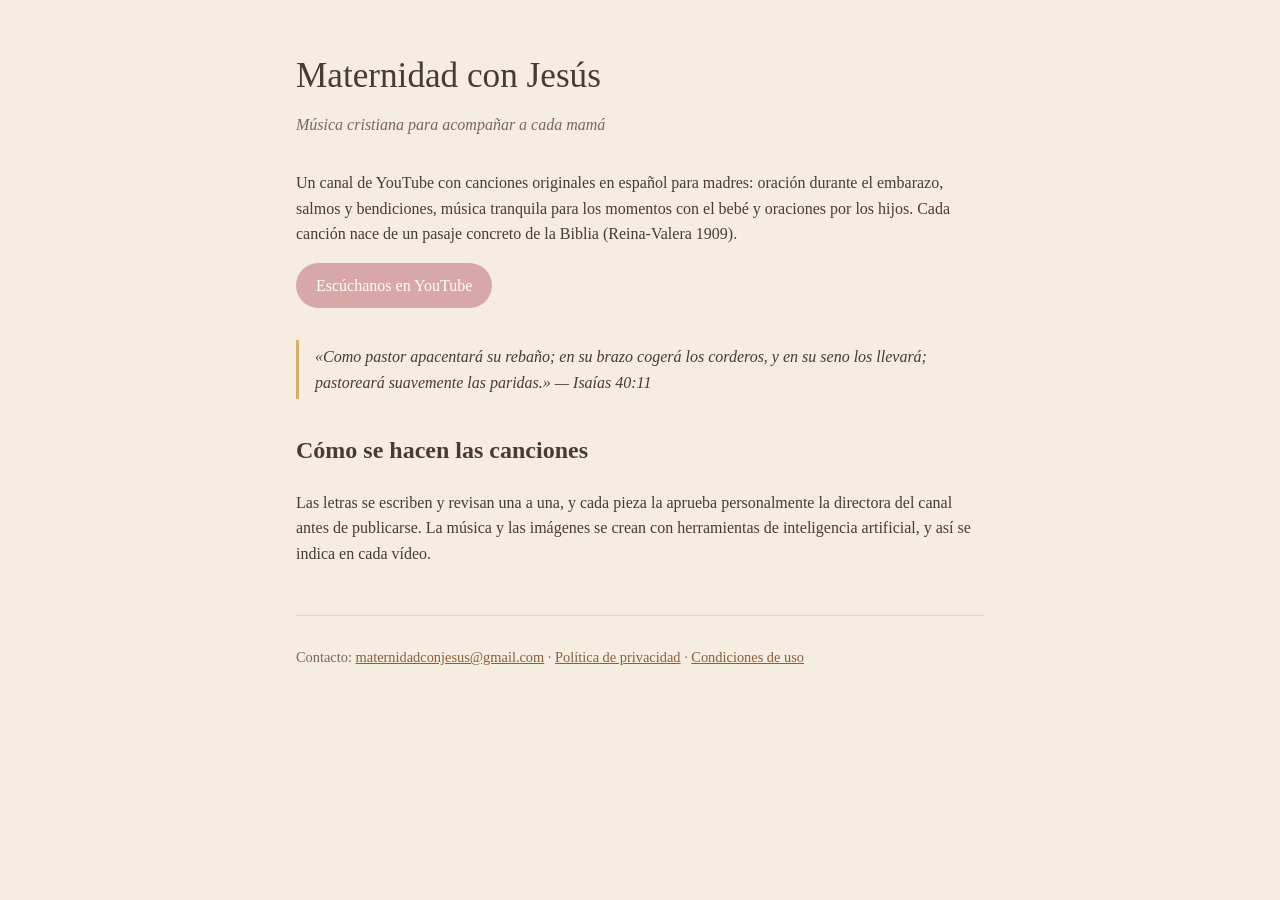
==== index.html @ d8c35109 "Web del canal Maternidad con Jesús: portada, política de privacidad y condiciones Co-Authored-By: Cl" ====
<!doctype html>
<html lang="es">
<head>
<meta charset="utf-8">
<meta name="viewport" content="width=device-width, initial-scale=1">
<title>Maternidad con Jesús</title>
<meta name="description" content="Música cristiana para mamás: oración durante el embarazo, salmos y bendiciones, música tranquila para los momentos con el bebé y oraciones por los hijos.">
<style>
  :root { --crema: #F5EDE0; --rosa: #D8A7A7; --dorado: #D4AF6A; --texto: #4A3B32; --suave: #7A6658; }
  * { box-sizing: border-box; }
  body { margin: 0; background: var(--crema); color: var(--texto); font-family: Georgia, "Times New Roman", serif; line-height: 1.6; }
  main { max-width: 720px; margin: 0 auto; padding: 48px 16px 64px; }
  h1 { font-size: 2.2rem; font-weight: normal; margin: 0 0 8px; }
  .lema { color: var(--suave); font-style: italic; margin: 0 0 32px; }
  .versiculo { border-left: 3px solid var(--dorado); padding: 4px 0 4px 16px; margin: 32px 0; font-style: italic; }
  a { color: #8C5E3C; }
  .boton { display: inline-block; background: var(--rosa); color: #fff; text-decoration: none; padding: 10px 20px; border-radius: 24px; }
  ul { padding-left: 20px; }
  footer { margin-top: 48px; padding-top: 16px; border-top: 1px solid #E3D6C4; font-size: 0.9rem; color: var(--suave); }
</style>
</head>
<body>
<main>
  <h1>Maternidad con Jesús</h1>
  <p class="lema">Música cristiana para acompañar a cada mamá</p>

  <p>Un canal de YouTube con canciones originales en español para madres: oración durante el embarazo,
  salmos y bendiciones, música tranquila para los momentos con el bebé y oraciones por los hijos.
  Cada canción nace de un pasaje concreto de la Biblia (Reina-Valera 1909).</p>

  <p><a class="boton" href="https://www.youtube.com/@MaternidadconJesus">Escúchanos en YouTube</a></p>

  <p class="versiculo">«Como pastor apacentará su rebaño; en su brazo cogerá los corderos, y en su seno los
  llevará; pastoreará suavemente las paridas.» — Isaías 40:11</p>

  <h2>Cómo se hacen las canciones</h2>
  <p>Las letras se escriben y revisan una a una, y cada pieza la aprueba personalmente la directora del canal
  antes de publicarse. La música y las imágenes se crean con herramientas de inteligencia artificial, y así se
  indica en cada vídeo.</p>

  <footer>
    <p>Contacto: <a href="mailto:maternidadconjesus@gmail.com">maternidadconjesus@gmail.com</a> ·
    <a href="privacidad.html">Política de privacidad</a> · <a href="condiciones.html">Condiciones de uso</a></p>
  </footer>
</main>
</body>
</html>
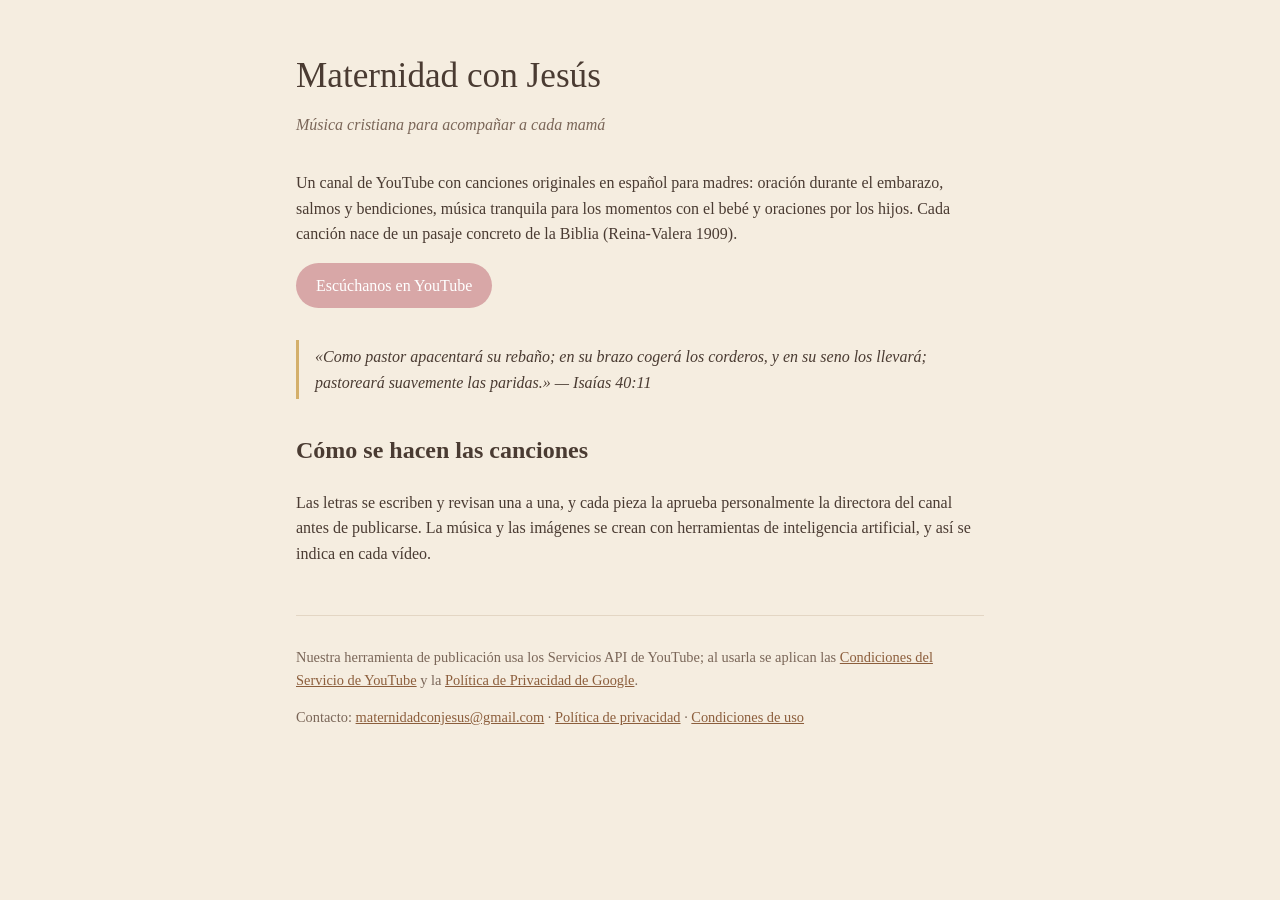
==== commit bacea59c: "Política de privacidad y condiciones: uso de los Servicios API de YouTube, revocación y versión en i" ====
--- a/index.html
+++ b/index.html
@@ -39,6 +39,9 @@
   indica en cada vídeo.</p>
 
   <footer>
+    <p>Nuestra herramienta de publicación usa los Servicios API de YouTube; al usarla se aplican las
+    <a href="https://www.youtube.com/t/terms">Condiciones del Servicio de YouTube</a> y la
+    <a href="https://policies.google.com/privacy">Política de Privacidad de Google</a>.</p>
     <p>Contacto: <a href="mailto:maternidadconjesus@gmail.com">maternidadconjesus@gmail.com</a> ·
     <a href="privacidad.html">Política de privacidad</a> · <a href="condiciones.html">Condiciones de uso</a></p>
   </footer>
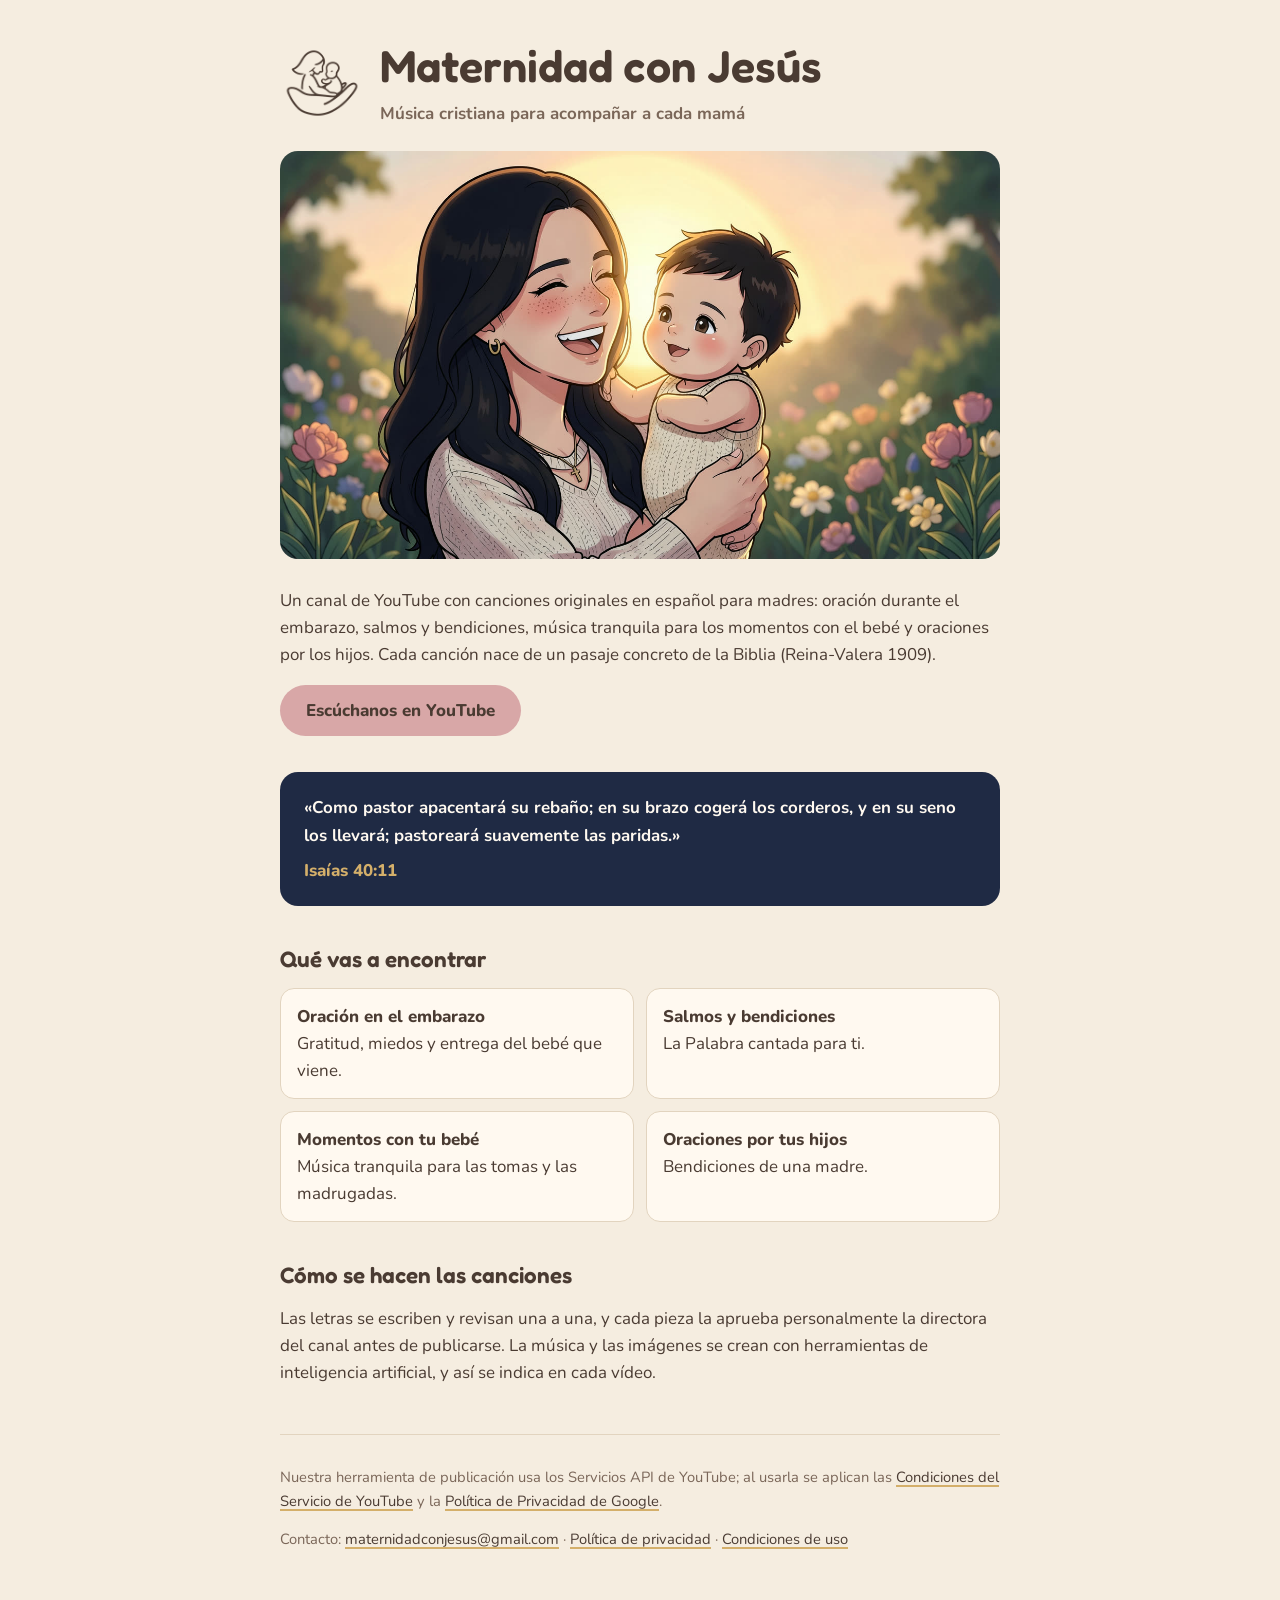
==== commit 2c8eafc4: "Web con la identidad del manual de marca: Fredoka y Nunito, paleta, logo provisional e ilustración L" ====
--- a/index.html
+++ b/index.html
@@ -5,24 +5,20 @@
 <meta name="viewport" content="width=device-width, initial-scale=1">
 <title>Maternidad con Jesús</title>
 <meta name="description" content="Música cristiana para mamás: oración durante el embarazo, salmos y bendiciones, música tranquila para los momentos con el bebé y oraciones por los hijos.">
-<style>
-  :root { --crema: #F5EDE0; --rosa: #D8A7A7; --dorado: #D4AF6A; --texto: #4A3B32; --suave: #7A6658; }
-  * { box-sizing: border-box; }
-  body { margin: 0; background: var(--crema); color: var(--texto); font-family: Georgia, "Times New Roman", serif; line-height: 1.6; }
-  main { max-width: 720px; margin: 0 auto; padding: 48px 16px 64px; }
-  h1 { font-size: 2.2rem; font-weight: normal; margin: 0 0 8px; }
-  .lema { color: var(--suave); font-style: italic; margin: 0 0 32px; }
-  .versiculo { border-left: 3px solid var(--dorado); padding: 4px 0 4px 16px; margin: 32px 0; font-style: italic; }
-  a { color: #8C5E3C; }
-  .boton { display: inline-block; background: var(--rosa); color: #fff; text-decoration: none; padding: 10px 20px; border-radius: 24px; }
-  ul { padding-left: 20px; }
-  footer { margin-top: 48px; padding-top: 16px; border-top: 1px solid #E3D6C4; font-size: 0.9rem; color: var(--suave); }
-</style>
+<link rel="icon" href="img/icono.png">
+<link rel="stylesheet" href="estilo.css">
 </head>
 <body>
 <main>
-  <h1>Maternidad con Jesús</h1>
-  <p class="lema">Música cristiana para acompañar a cada mamá</p>
+  <div class="marca">
+    <img src="img/logo.png" alt="">
+    <div>
+      <h1>Maternidad con Jesús</h1>
+      <p class="lema">Música cristiana para acompañar a cada mamá</p>
+    </div>
+  </div>
+
+  <img class="portada" src="img/portada.jpg" alt="Ilustración: una mamá ríe con su bebé en brazos entre flores, al amanecer">
 
   <p>Un canal de YouTube con canciones originales en español para madres: oración durante el embarazo,
   salmos y bendiciones, música tranquila para los momentos con el bebé y oraciones por los hijos.
@@ -31,7 +27,15 @@
   <p><a class="boton" href="https://www.youtube.com/@MaternidadconJesus">Escúchanos en YouTube</a></p>
 
   <p class="versiculo">«Como pastor apacentará su rebaño; en su brazo cogerá los corderos, y en su seno los
-  llevará; pastoreará suavemente las paridas.» — Isaías 40:11</p>
+  llevará; pastoreará suavemente las paridas.» <cite>Isaías 40:11</cite></p>
+
+  <h2>Qué vas a encontrar</h2>
+  <ul class="lineas">
+    <li><b>Oración en el embarazo</b>Gratitud, miedos y entrega del bebé que viene.</li>
+    <li><b>Salmos y bendiciones</b>La Palabra cantada para ti.</li>
+    <li><b>Momentos con tu bebé</b>Música tranquila para las tomas y las madrugadas.</li>
+    <li><b>Oraciones por tus hijos</b>Bendiciones de una madre.</li>
+  </ul>
 
   <h2>Cómo se hacen las canciones</h2>
   <p>Las letras se escriben y revisan una a una, y cada pieza la aprueba personalmente la directora del canal
--- a/estilo.css
+++ b/estilo.css
@@ -0,0 +1,30 @@
+/* Maternidad con Jesús: identidad del manual de marca (oct 2026). Fuentes servidas desde la propia web. */
+@font-face{font-family:"Nunito";src:url("fuentes/Nunito-Regular.ttf");font-weight:400;font-display:swap}
+@font-face{font-family:"Nunito";src:url("fuentes/Nunito-Bold.ttf");font-weight:700;font-display:swap}
+@font-face{font-family:"Nunito";src:url("fuentes/Nunito-ExtraBold.ttf");font-weight:800;font-display:swap}
+@font-face{font-family:"Fredoka";src:url("fuentes/Fredoka-SemiBold.ttf");font-weight:600;font-display:swap}
+:root{--crema:#F5EDE0;--nata:#FFF9F0;--rosa:#D8A7A7;--dorado:#D4AF6A;--dorado-luz:#F6DFA6;--noche:#1F2A44;--cacao:#4A3B32;--suave:#7A6658;--linea:#E2D4BF}
+*{box-sizing:border-box}
+body{margin:0;background:var(--crema);color:var(--cacao);font-family:"Nunito",system-ui,-apple-system,"Segoe UI",sans-serif;font-size:1.06rem;line-height:1.6}
+main{max-width:760px;margin:0 auto;padding:40px 20px 64px}
+h1,h2{font-family:"Fredoka","Nunito",system-ui,sans-serif;font-weight:600;line-height:1.15;text-wrap:balance}
+h1{font-size:clamp(2rem,6vw,2.8rem);margin:0 0 8px}
+h2{font-size:1.4rem;margin:40px 0 8px}
+a{color:var(--cacao);text-decoration-color:var(--dorado);text-decoration-thickness:2px;text-underline-offset:3px}
+a:focus-visible{outline:3px solid var(--noche);outline-offset:2px;border-radius:4px}
+img{max-width:100%;display:block}
+.marca{display:flex;align-items:center;gap:16px;margin-bottom:24px}
+.marca img{width:84px;height:84px}
+.lema{color:var(--suave);margin:0;font-weight:700}
+.portada{border-radius:18px;margin:8px 0 28px;width:100%}
+.boton{display:inline-block;background:var(--rosa);color:var(--cacao);font-weight:800;text-decoration:none;padding:12px 26px;border-radius:999px}
+.boton:hover{background:var(--dorado-luz)}
+.versiculo{background:var(--noche);color:var(--nata);border-radius:18px;padding:22px 24px;margin:36px 0;font-weight:700}
+.versiculo cite{display:block;margin-top:8px;color:var(--dorado);font-style:normal;font-weight:800}
+.lineas{list-style:none;padding:0;margin:16px 0 0;display:grid;grid-template-columns:repeat(auto-fit,minmax(min(100%,300px),1fr));gap:12px}
+.lineas li{background:var(--nata);border:1px solid var(--linea);border-radius:14px;padding:14px 16px}
+.lineas b{display:block;font-weight:800}
+.nota{color:var(--suave);font-size:.95rem}
+code{background:var(--nata);padding:1px 5px;border-radius:5px}
+hr{border:0;border-top:1px solid var(--linea);margin:40px 0}
+footer{margin-top:48px;padding-top:16px;border-top:1px solid var(--linea);font-size:.92rem;color:var(--suave)}
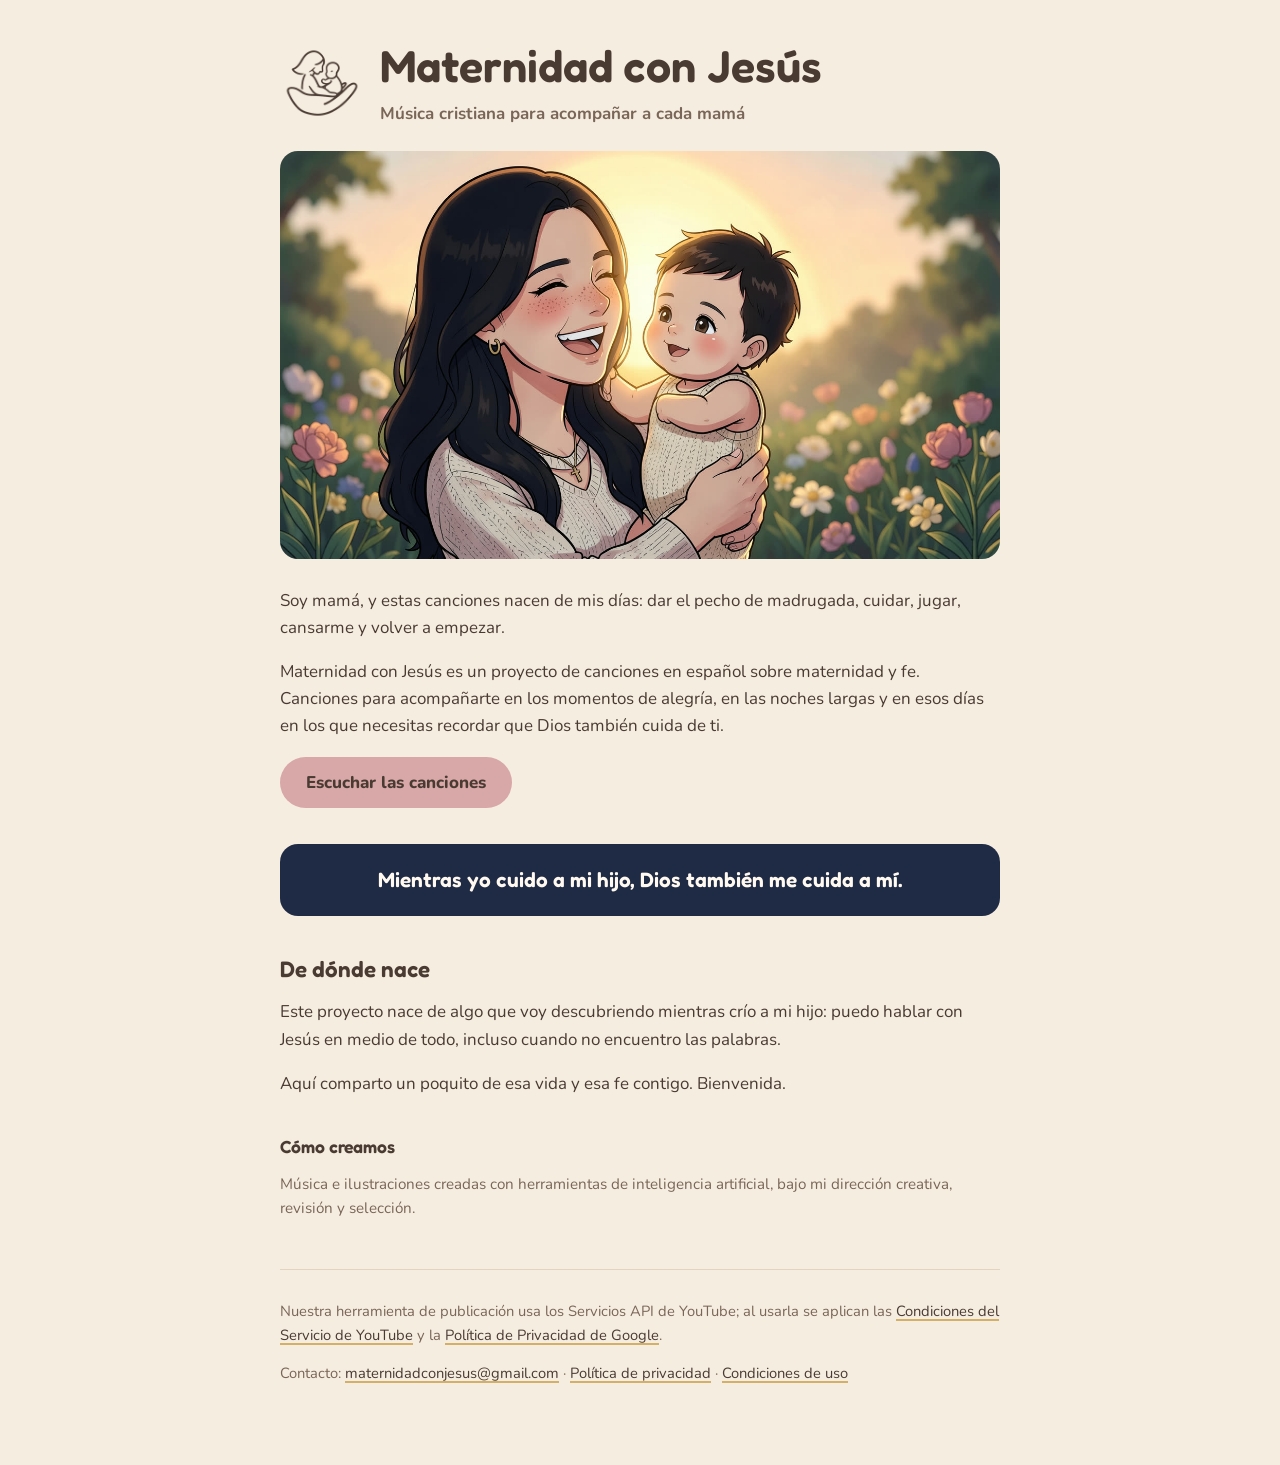
==== commit 1022cde2: "Portada con tono personal: presentación de mamá a mamá, frase destacada, «De dónde nace» y «Cómo cre" ====
--- a/index.html
+++ b/index.html
@@ -4,7 +4,7 @@
 <meta charset="utf-8">
 <meta name="viewport" content="width=device-width, initial-scale=1">
 <title>Maternidad con Jesús</title>
-<meta name="description" content="Música cristiana para mamás: oración durante el embarazo, salmos y bendiciones, música tranquila para los momentos con el bebé y oraciones por los hijos.">
+<meta name="description" content="Canciones en español sobre maternidad y fe, nacidas de la vida cotidiana de una mamá. Música para recordar que, mientras cuidas, Dios también cuida de ti.">
 <link rel="icon" href="img/icono.png">
 <link rel="stylesheet" href="estilo.css">
 </head>
@@ -20,27 +20,27 @@
 
   <img class="portada" src="img/portada.jpg" alt="Ilustración: una mamá ríe con su bebé en brazos entre flores, al amanecer">
 
-  <p>Un canal de YouTube con canciones originales en español para madres: oración durante el embarazo,
-  salmos y bendiciones, música tranquila para los momentos con el bebé y oraciones por los hijos.
-  Cada canción nace de un pasaje concreto de la Biblia (Reina-Valera 1909).</p>
+  <p>Soy mamá, y estas canciones nacen de mis días: dar el pecho de madrugada, cuidar, jugar, cansarme y volver
+  a empezar.</p>
 
-  <p><a class="boton" href="https://www.youtube.com/@MaternidadconJesus">Escúchanos en YouTube</a></p>
+  <p>Maternidad con Jesús es un proyecto de canciones en español sobre maternidad y fe. Canciones para
+  acompañarte en los momentos de alegría, en las noches largas y en esos días en los que necesitas recordar que
+  Dios también cuida de ti.</p>
 
-  <p class="versiculo">«Como pastor apacentará su rebaño; en su brazo cogerá los corderos, y en su seno los
-  llevará; pastoreará suavemente las paridas.» <cite>Isaías 40:11</cite></p>
+  <p><a class="boton" href="https://www.youtube.com/@MaternidadconJesus">Escuchar las canciones</a></p>
 
-  <h2>Qué vas a encontrar</h2>
-  <ul class="lineas">
-    <li><b>Oración en el embarazo</b>Gratitud, miedos y entrega del bebé que viene.</li>
-    <li><b>Salmos y bendiciones</b>La Palabra cantada para ti.</li>
-    <li><b>Momentos con tu bebé</b>Música tranquila para las tomas y las madrugadas.</li>
-    <li><b>Oraciones por tus hijos</b>Bendiciones de una madre.</li>
-  </ul>
+  <p class="destacado">Mientras yo cuido a mi hijo, Dios también me cuida a mí.</p>
 
-  <h2>Cómo se hacen las canciones</h2>
-  <p>Las letras se escriben y revisan una a una, y cada pieza la aprueba personalmente la directora del canal
-  antes de publicarse. La música y las imágenes se crean con herramientas de inteligencia artificial, y así se
-  indica en cada vídeo.</p>
+  <h2>De dónde nace</h2>
+  <p>Este proyecto nace de algo que voy descubriendo mientras crío a mi hijo: puedo hablar con Jesús en medio de
+  todo, incluso cuando no encuentro las palabras.</p>
+  <p>Aquí comparto un poquito de esa vida y esa fe contigo. Bienvenida.</p>
+
+  <section class="discreto">
+    <h2>Cómo creamos</h2>
+    <p>Música e ilustraciones creadas con herramientas de inteligencia artificial, bajo mi dirección creativa,
+    revisión y selección.</p>
+  </section>
 
   <footer>
     <p>Nuestra herramienta de publicación usa los Servicios API de YouTube; al usarla se aplican las
--- a/estilo.css
+++ b/estilo.css
@@ -21,6 +21,9 @@
 .boton:hover{background:var(--dorado-luz)}
 .versiculo{background:var(--noche);color:var(--nata);border-radius:18px;padding:22px 24px;margin:36px 0;font-weight:700}
 .versiculo cite{display:block;margin-top:8px;color:var(--dorado);font-style:normal;font-weight:800}
+.destacado{background:var(--noche);color:var(--nata);border-radius:18px;padding:22px 24px;margin:36px 0;font-family:"Fredoka","Nunito",system-ui,sans-serif;font-weight:600;font-size:1.3rem;line-height:1.35;text-align:center;text-wrap:balance}
+.discreto{margin-top:40px;font-size:.95rem;color:var(--suave)}
+.discreto h2{font-size:1.1rem;color:var(--cacao)}
 .lineas{list-style:none;padding:0;margin:16px 0 0;display:grid;grid-template-columns:repeat(auto-fit,minmax(min(100%,300px),1fr));gap:12px}
 .lineas li{background:var(--nata);border:1px solid var(--linea);border-radius:14px;padding:14px 16px}
 .lineas b{display:block;font-weight:800}
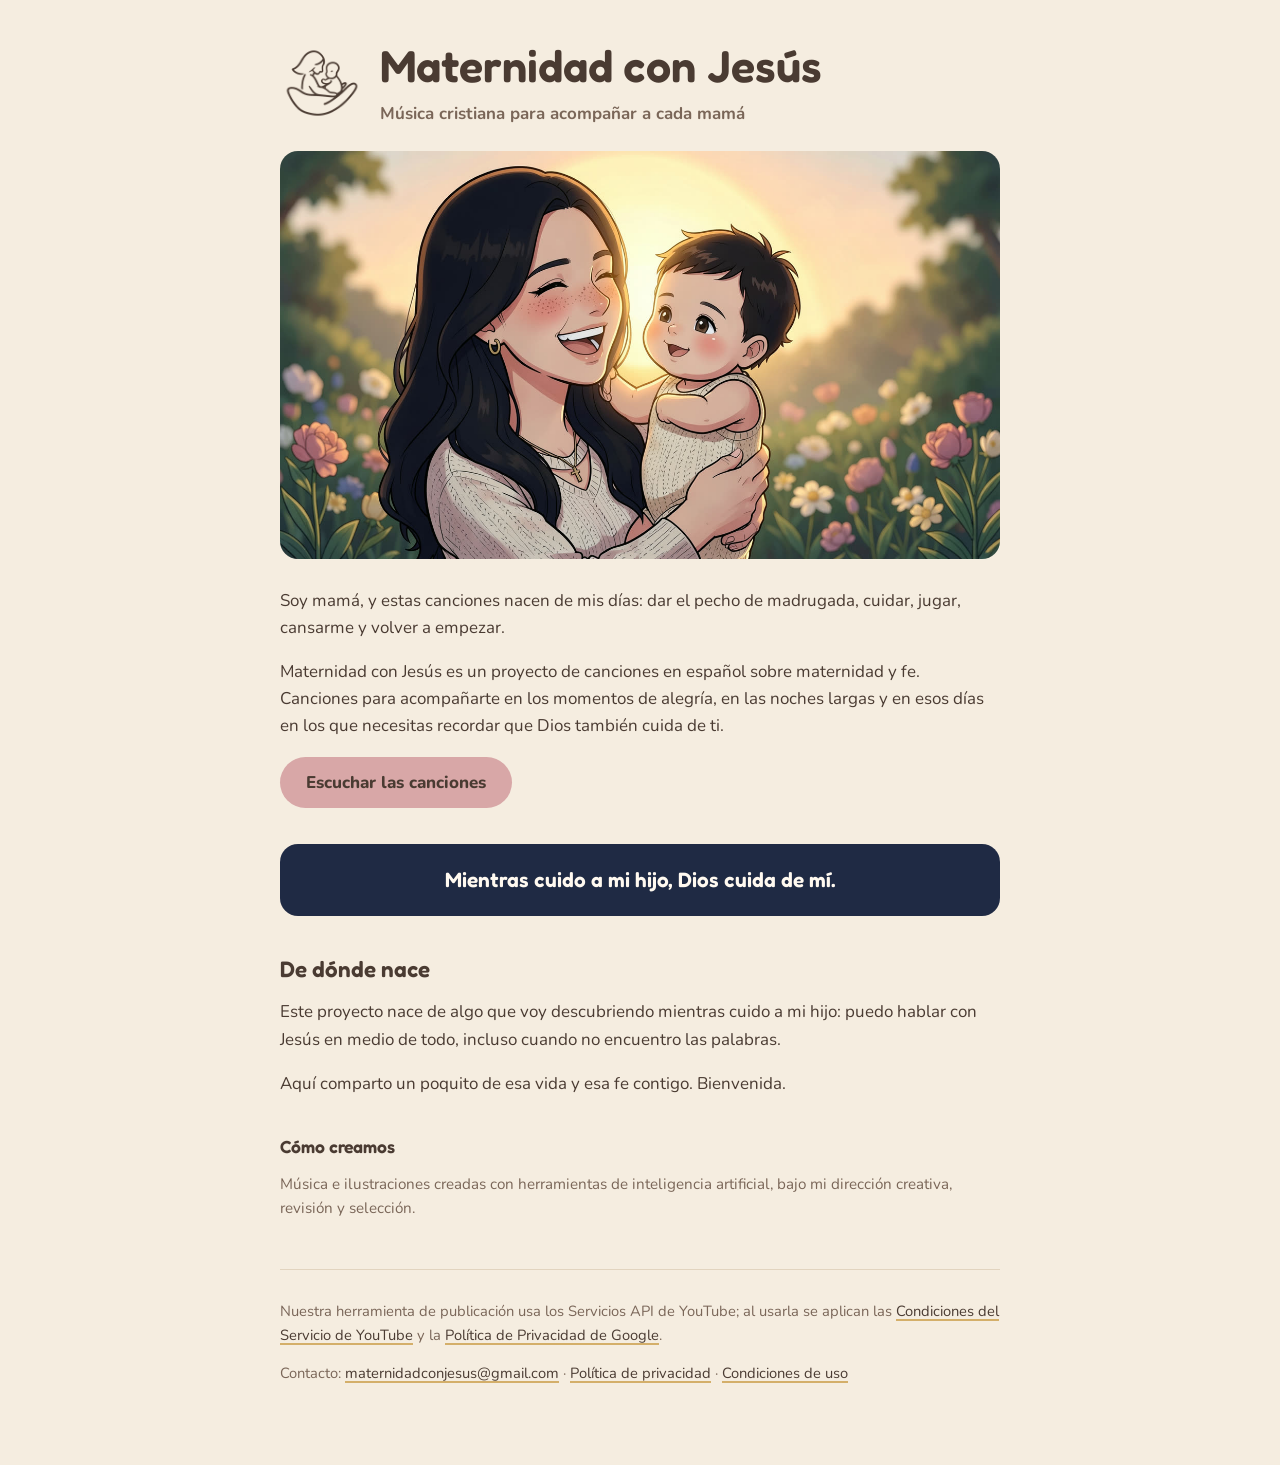
==== commit 9f4cdf08: "Portada: «cuido» en vez de «crío» y frase destacada «Mientras cuido a mi hijo, Dios cuida de mí» Co-" ====
--- a/index.html
+++ b/index.html
@@ -29,10 +29,10 @@
 
   <p><a class="boton" href="https://www.youtube.com/@MaternidadconJesus">Escuchar las canciones</a></p>
 
-  <p class="destacado">Mientras yo cuido a mi hijo, Dios también me cuida a mí.</p>
+  <p class="destacado">Mientras cuido a mi hijo, Dios cuida de mí.</p>
 
   <h2>De dónde nace</h2>
-  <p>Este proyecto nace de algo que voy descubriendo mientras crío a mi hijo: puedo hablar con Jesús en medio de
+  <p>Este proyecto nace de algo que voy descubriendo mientras cuido a mi hijo: puedo hablar con Jesús en medio de
   todo, incluso cuando no encuentro las palabras.</p>
   <p>Aquí comparto un poquito de esa vida y esa fe contigo. Bienvenida.</p>
 
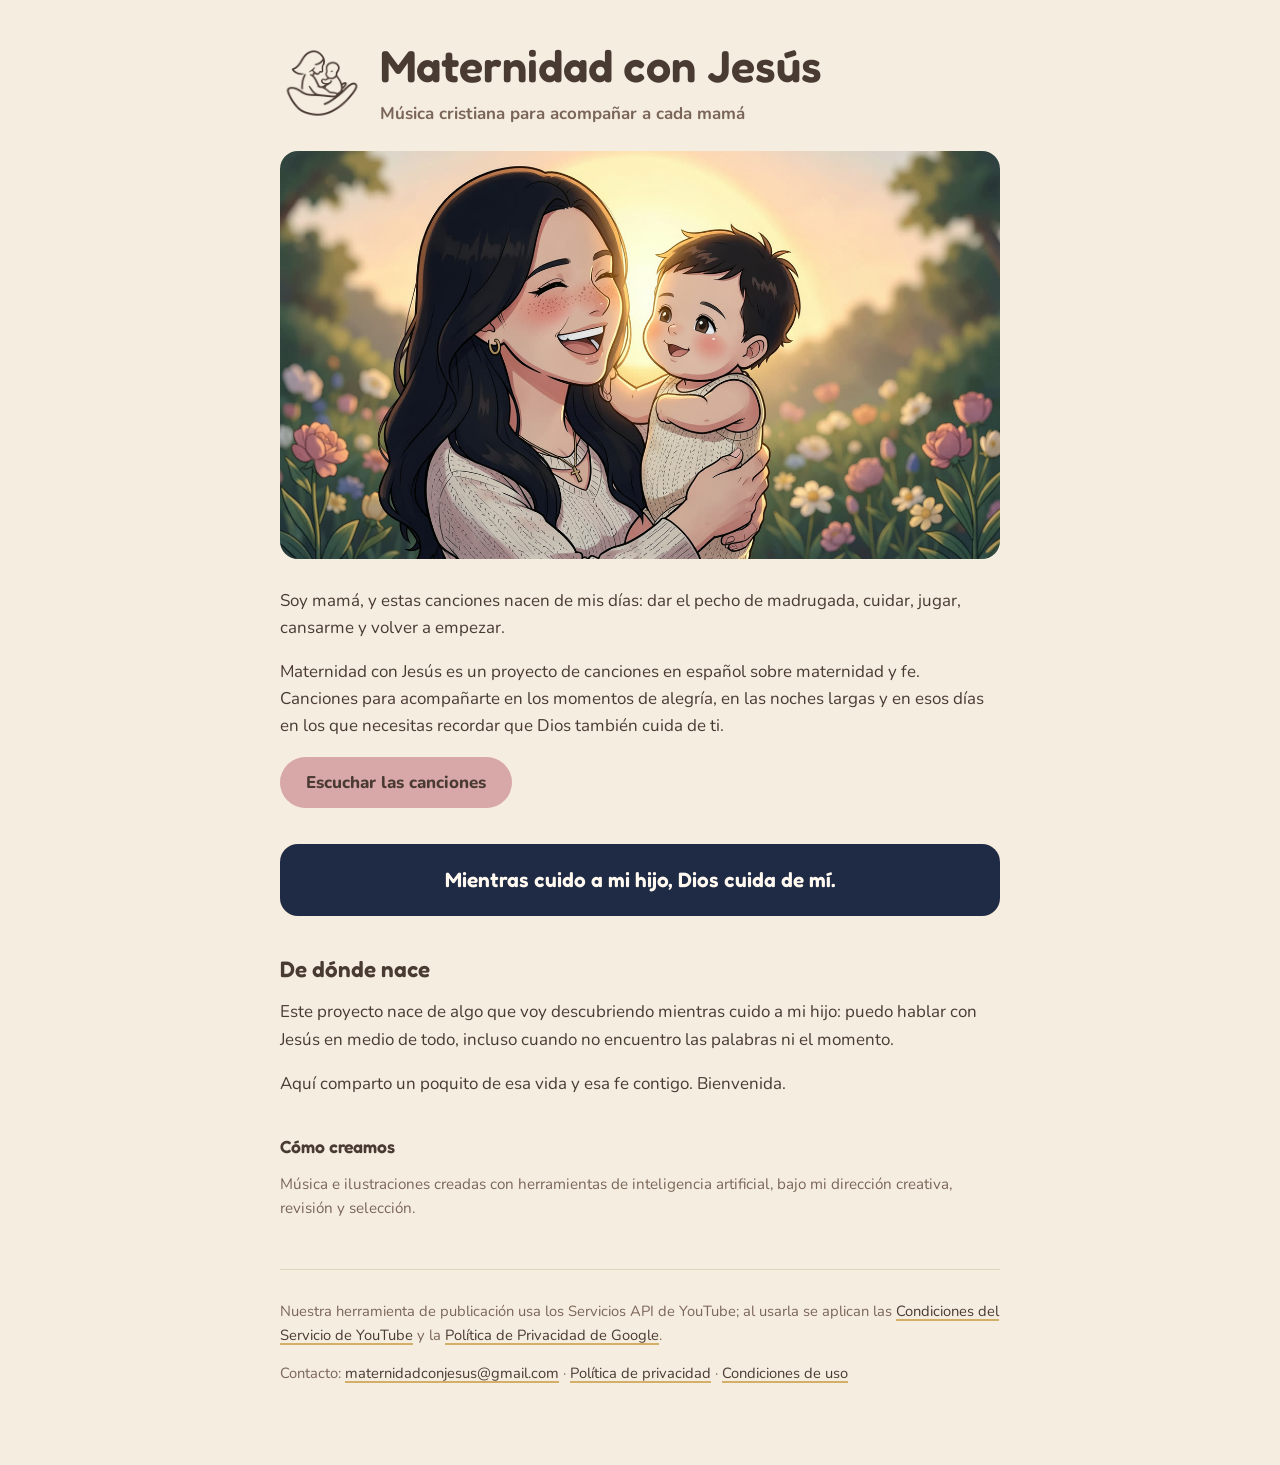
==== commit ffd7cc7b: "Portada: «incluso cuando no encuentro las palabras ni el momento» Co-Authored-By: Claude Opus 5.5 <n" ====
--- a/index.html
+++ b/index.html
@@ -33,7 +33,7 @@
 
   <h2>De dónde nace</h2>
   <p>Este proyecto nace de algo que voy descubriendo mientras cuido a mi hijo: puedo hablar con Jesús en medio de
-  todo, incluso cuando no encuentro las palabras.</p>
+  todo, incluso cuando no encuentro las palabras ni el momento.</p>
   <p>Aquí comparto un poquito de esa vida y esa fe contigo. Bienvenida.</p>
 
   <section class="discreto">
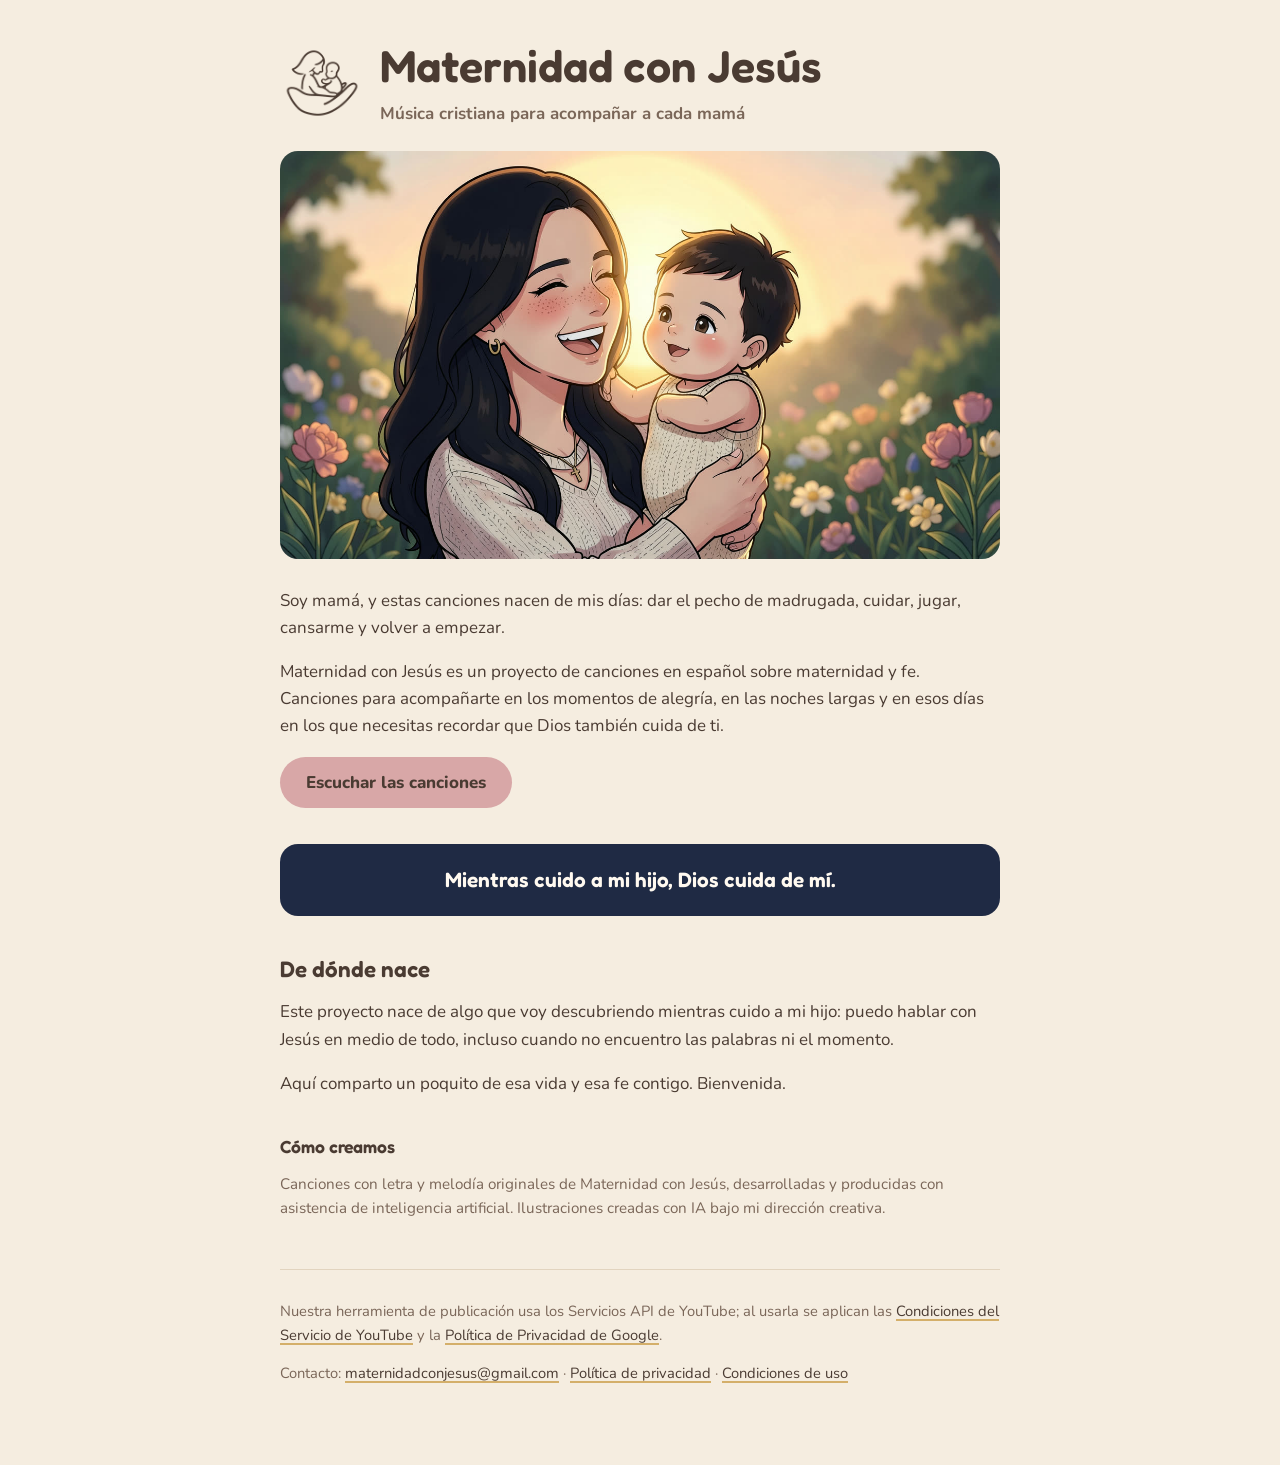
==== commit 5181bb7d: "Cómo creamos: créditos decididos por Vianny (letra y melodía originales, producidas con asistencia d" ====
--- a/index.html
+++ b/index.html
@@ -38,8 +38,8 @@
 
   <section class="discreto">
     <h2>Cómo creamos</h2>
-    <p>Música e ilustraciones creadas con herramientas de inteligencia artificial, bajo mi dirección creativa,
-    revisión y selección.</p>
+    <p>Canciones con letra y melodía originales de Maternidad con Jesús, desarrolladas y producidas con asistencia
+    de inteligencia artificial. Ilustraciones creadas con IA bajo mi dirección creativa.</p>
   </section>
 
   <footer>
